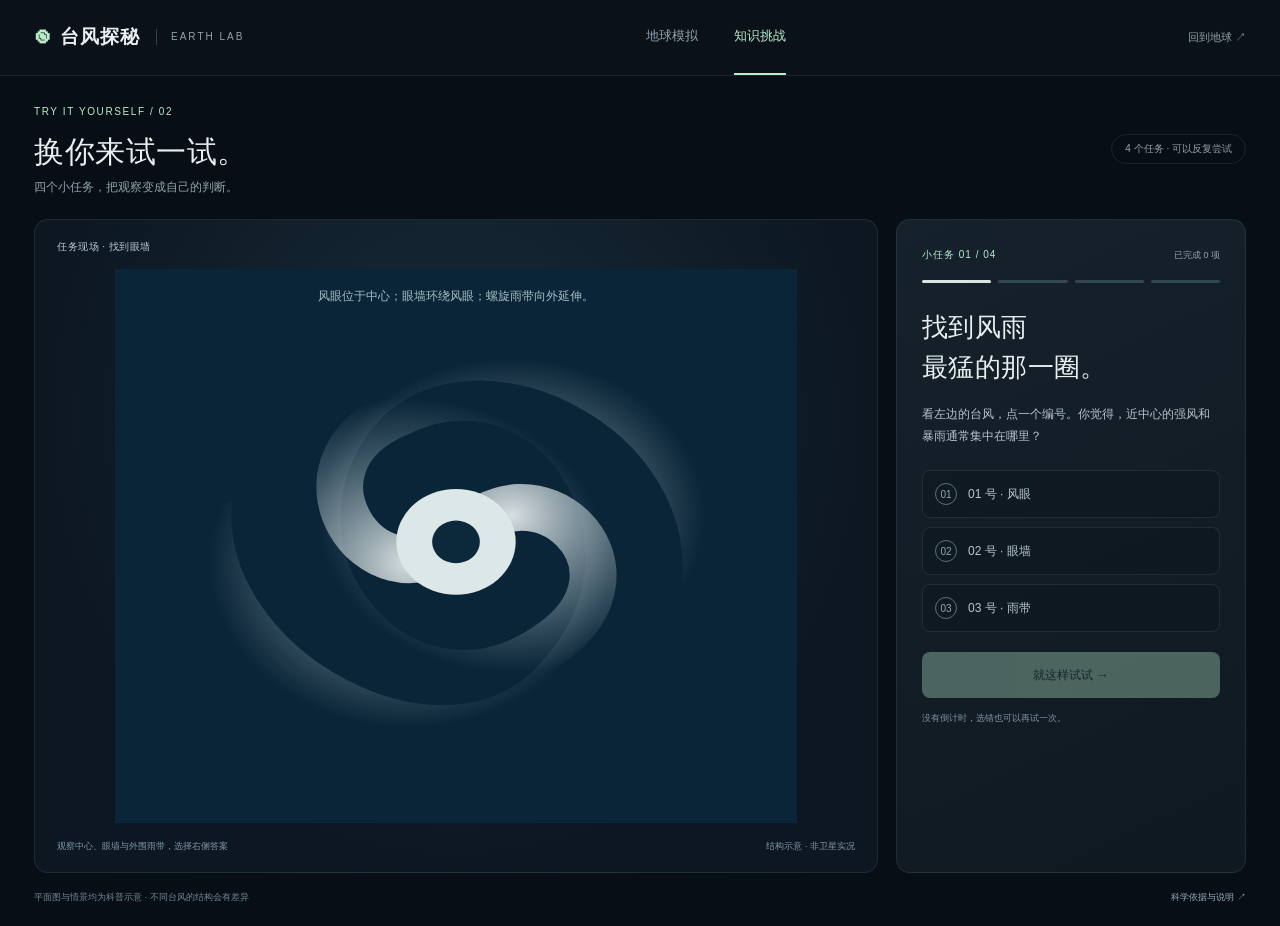
==== knowledge.html @ ab715c6e "Keep coastal advection running through thermal data gaps" ====
<!doctype html>
<html lang="zh-CN"><head><meta charset="utf-8"><meta name="viewport" content="width=device-width,initial-scale=1"><meta name="theme-color" content="#080e15"><title>台风探秘 · 知识挑战</title><link rel="stylesheet" href="learning.css?v=158150f5ac3e"></head>
<body>
<header><a class="brand" href="index.html"><span class="brand-mark">◉</span> 台风探秘 <small>EARTH LAB</small></a><nav aria-label="主导航"><a href="index.html">地球模拟</a><a href="#quiz" id="navQuiz">知识挑战</a></nav><a class="back-earth" href="index.html">回到地球 ↗</a></header>
<main>
<div class="page-heading"><div><span class="eyebrow" id="pageKicker">INSIDE THE STORM / 02</span><h1 id="pageTitle">换你来试一试。</h1><p id="pageSubtitle">四个小任务，把观察变成自己的判断。</p></div><span class="page-tag" id="pageTag">结构示意 · 北半球</span></div>
<div class="learning-layout">
<section class="visual-stage" aria-label="台风交互场景">
<div id="stormFallback" hidden><svg viewBox="0 0 800 650" role="img" aria-label="台风结构俯视示意"><defs><radialGradient id="cloudShade"><stop stop-color="#eef4f3"/><stop offset="1" stop-color="#91aeb8" stop-opacity="0"/></radialGradient></defs><rect width="800" height="650" fill="#0b2538"/><g fill="none" stroke="url(#cloudShade)" stroke-width="55" opacity=".9"><path d="M400 320 C490 210 640 350 510 440 C340 560 150 340 280 170 C410 10 730 160 690 390"/><path d="M400 320 C300 400 190 230 330 170 C510 80 670 320 520 480 C390 630 90 470 110 270"/></g><ellipse cx="400" cy="320" rx="70" ry="62" fill="#dbe8e7"/><ellipse cx="400" cy="320" rx="28" ry="25" fill="#0c293b"/></svg><p>风眼位于中心；眼墙环绕风眼；螺旋雨带向外延伸。</p></div>

<div id="mapScene" hidden><svg id="challengeMap" viewBox="0 0 800 620" role="img" aria-label="左右伸缩副高西端，观察台风能否继续向西推进"><defs><radialGradient id="mapSea"><stop stop-color="#163c50"/><stop offset="1" stop-color="#091c2a"/></radialGradient></defs><rect width="800" height="620" fill="url(#mapSea)"/><g id="mapGrid"></g><g id="mapLand"></g><rect id="targetArea" fill="#b8eccb0e" stroke="#b8eccb66" stroke-dasharray="4 7"/><g id="mapNames"></g><g id="mapSteering"></g><path id="challengeRoute" fill="none" stroke="#b8eccb" stroke-width="3" stroke-linecap="round"/><circle id="mapStart" r="5" fill="#e5f5e8"/><circle id="mapLandfall" r="7" fill="#b8eccb" stroke="#fff" stroke-width="1.5"/><g id="mapHigh" tabindex="0" role="button" aria-label="副高西端，可左右拖动或用左右方向键伸缩，脊线位置保持不变"><ellipse id="mapHighShape" cx="187" rx="187" ry="147" fill="#e8bd6810" stroke="#e8bd6870"/><ellipse id="mapHighInner" cx="187" rx="130" ry="103" fill="none" stroke="#e8bd6830"/><path id="mapAxis" d="M0 0H374" fill="none" stroke="#e8bd6860" stroke-dasharray="5 6"/><text id="mapHighCenter" x="187" y="-12" text-anchor="middle" fill="#e8c581" font-size="17">H 副高</text><rect x="-47" y="-28" width="94" height="56" rx="10" fill="#332b20" stroke="#e8bd68"/><text y="-2" text-anchor="middle" fill="#efd49d" font-size="16">↔ 副高西端</text><text y="17" text-anchor="middle" fill="#bbab8a" font-size="10">左右拖动</text></g></svg><div class="map-result" id="mapOutcome"></div></div>
<div id="homeScene" hidden><svg id="homeIllustration" viewBox="0 0 800 620" role="img" aria-label="室内避风情景：窗外风雨变化，人员应留在远离窗户的安全位置"><defs><linearGradient id="nightSky" x2="0" y2="1"><stop stop-color="#172c3c"/><stop offset="1" stop-color="#446473"/></linearGradient><pattern id="rainLines" width="38" height="45" patternUnits="userSpaceOnUse" patternTransform="rotate(22)"><path d="M7 0v20 M28 22v14" stroke="#c9dfe0" stroke-width="1.3" opacity=".4"/></pattern></defs><rect width="800" height="620" fill="#111d28"/><rect x="0" y="470" width="800" height="150" fill="#15232b"/><path d="M0 470H800" stroke="#41525a"/><g id="windowScene"><rect x="105" y="95" width="375" height="320" rx="6" fill="url(#nightSky)"/><path d="M105 339 L165 310 L210 322 L255 267 L290 300 L360 257 L405 299 L480 285 V415H105Z" fill="#1a3440"/><g id="rainOutside"><rect x="105" y="95" width="375" height="320" fill="url(#rainLines)"/></g><circle id="skyBreak" cx="345" cy="177" r="36" fill="#a7c0c6" opacity=".35"/><path d="M100 90H485V420H100Z M292 95V415 M105 255H480" fill="none" stroke="#5a727d" stroke-width="10"/><path d="M80 80V445 M505 80V445" stroke="#314653" stroke-width="18"/></g><g id="plantOutside" transform="translate(163 357)"><path d="M-14 0H20L14 28H-9Z" fill="#ae9670"/><path d="M3 0V-47 M3-25Q-29-54-22-22 M3-17Q30-42 28-14 M3-36Q20-62 24-40" stroke="#8cad90" stroke-width="4" fill="none"/></g><g id="safePerson" transform="translate(632 327)"><rect x="-53" y="55" width="135" height="99" rx="15" fill="#344d55"/><circle cx="0" cy="0" r="24" fill="#ccb99e"/><path d="M-30 75V41Q-29 21 0 23Q30 24 32 49V85" fill="#b2caba"/><path d="M-17 77L-23 131 M23 77L39 131" stroke="#83969b" stroke-width="18" stroke-linecap="round"/><path d="M-12 132H-37 M39 132H59" stroke="#bfcbc8" stroke-width="9" stroke-linecap="round"/></g><g id="readySupplies" hidden><rect x="500" y="477" width="157" height="16" rx="3" fill="#63746d"/><path d="M512 492V538 M644 492V538" stroke="#63746d" stroke-width="6"/><rect x="526" y="434" width="20" height="43" rx="5" fill="#91c7cc"/><rect x="532" y="428" width="8" height="8" fill="#bed9d9"/><path d="M571 464H602L610 474H571Z" fill="#e7cc8f"/><path d="M611 456L680 428V509L611 480Z" fill="#e7cc8f0e"/></g><g id="readyPlant" hidden transform="translate(714 421)"><path d="M-18 0H20L13 37H-10Z" fill="#ae9670"/><path d="M2 0V-70 M2-31Q-35-71-30-24 M2-28Q39-62 34-22 M2-46Q25-95 27-53" fill="none" stroke="#8cad90" stroke-width="5"/></g><g id="readyPhone" hidden><rect x="571" y="277" width="37" height="66" rx="6" fill="#1d343e" stroke="#8cb6ad" stroke-width="2"/><path d="M580 302l6 6 13-15" fill="none" stroke="#b8eccb" stroke-width="3"/><path d="M581 319H599" stroke="#8ba9ac"/></g></svg><div class="home-scene-label" id="homeCaption">风雨暂时减弱，危险就结束了吗？</div></div>
<div class="scene-topline"><span id="sceneName">台风结构平面示意</span></div>
<div class="scene-bottomline"><span id="sceneHint">观察平面示意，选择右侧答案</span><span id="sceneScale">结构示意 · 非卫星实况</span></div>
</section>
<aside class="lesson-panel challenge-panel" id="challengePanel" hidden><div id="taskPanel"><div class="mission-heading"><span class="eyebrow" id="missionIndex">小任务 01 / 04</span><span id="missionProgress">已完成 0 项</span></div><div class="mission-dots" id="missionDots" aria-label="挑战进度"></div><h2 id="missionTitle"></h2><p class="mission-intro" id="missionIntro"></p><div id="missionControls"></div><div id="feedback" class="feedback" role="status" hidden><div class="feedback-verdict"><span id="feedbackIcon" aria-hidden="true"></span><b id="feedbackVerdict"></b></div><strong id="feedbackTitle"></strong><p id="feedbackText"></p></div><button class="primary" id="checkTask">就这样试试 →</button><button class="primary" id="nextTask" hidden>下一个小任务 →</button><p class="mission-note">没有倒计时，选错也可以再试一次。</p></div><div id="completion" hidden><div class="completion-mark">✓</div><span class="eyebrow">4 个小任务，全部完成</span><h2>下次看台风，<br>你会多看懂一点。</h2><p>你已找到眼墙，也试过改变台风路径。面对风眼里的短暂平静，仍要留在安全地点。</p><ul><li>风眼较平静，眼墙更猛烈。</li><li>副高的位置能影响台风的走向。</li><li>风停了一会儿，不代表危险结束。</li><li>提前准备，关注官方预警与避险安排。</li></ul><button class="primary" id="restartChallenge">再玩一遍 ↺</button><a class="completion-earth" href="index.html">回到地球，继续摆副高 ↗</a></div></aside>
</div>
<footer><span>平面图与情景均为科普示意 · 不同台风的结构会有差异</span><a href="assets/LEARNING-SOURCES.md">科学依据与说明 ↗</a></footer>
</main>
<dialog id="answerResult" class="answer-result" aria-labelledby="answerVerdict" aria-describedby="answerTitle answerExplanation">
<button id="closeAnswer" class="answer-close" aria-label="关闭答题结果">×</button>
<div id="answerIcon" class="answer-icon" aria-hidden="true">✓</div>
<h2 id="answerVerdict">答对了！</h2>
<p id="answerTitle" class="answer-title"></p>
<p id="answerExplanation" class="answer-explanation"></p>
<button id="answerContinue" class="answer-continue">下一题 →</button>
</dialog>
<script src="assets/land.js"></script><script src="simulation.js?v=ce855babd0ff"></script><script src="learning-model.js"></script><script src="learning.js?v=d880bebcf883"></script>
</body></html>
---- learning.css ----
:root{color-scheme:dark;--bg:#080e15;--surface:#101b24;--line:#b0c8d21c;--text:#e8eff0;--muted:#91a3ae;--mint:#b8eccb;--gold:#e9c17d}*{box-sizing:border-box}body{margin:0;background:var(--bg);color:var(--text);font:13px/1.6 -apple-system,BlinkMacSystemFont,"PingFang SC","Microsoft YaHei",sans-serif;-webkit-font-smoothing:antialiased}a{color:inherit;text-decoration:none}button,input{font:inherit}button{cursor:pointer}button:disabled{cursor:default}button,a,input{-webkit-tap-highlight-color:transparent}:focus-visible{outline:2px solid var(--mint);outline-offset:4px}[hidden]{display:none!important}header{height:76px;border-bottom:1px solid var(--line);background:#0a1119;display:flex;align-items:center;justify-content:space-between;padding:0 34px}.brand{display:flex;gap:10px;align-items:center;font-size:19px;font-weight:600;letter-spacing:1px}.brand-mark{font-size:29px;color:var(--mint)}.brand small{border-left:1px solid #35414b;padding-left:14px;margin-left:6px;color:var(--muted);font-size:10px;font-weight:400;letter-spacing:2px}nav{display:flex;gap:36px;height:100%;color:var(--muted)}nav a{display:flex;align-items:center;border-bottom:2px solid transparent}nav a[aria-current=page]{color:var(--mint);border-color:var(--mint)}nav a:hover,.back-earth:hover{color:#eaf8ef}.back-earth{font-size:11px;color:var(--muted)}main{max-width:1680px;margin:auto;padding:25px 34px 0}.page-heading{display:flex;align-items:center;justify-content:space-between;margin-bottom:22px}.eyebrow{font-size:10px;letter-spacing:1.6px;color:var(--mint)}h1{font-size:30px;font-weight:450;line-height:1.5;letter-spacing:.5px;margin:7px 0 4px}.page-heading p{font-size:12px;color:var(--muted);margin:0}.page-tag{font-size:10px;border:1px solid var(--line);color:var(--muted);border-radius:20px;padding:6px 13px}.learning-layout{display:grid;grid-template-columns:minmax(0,1fr)350px;gap:18px;height:calc(100dvh - 246px);min-height:620px;max-height:950px}.visual-stage{position:relative;isolation:isolate;overflow:hidden;border:1px solid var(--line);border-radius:14px;background:radial-gradient(ellipse at 50% 30%,#182c39,#0c1721 70%);min-width:0}#stormScene{position:absolute;inset:0;touch-action:none;cursor:grab}#stormScene:active{cursor:grabbing}#stormScene canvas{display:block;width:100%;height:100%}#stormFallback{position:absolute;inset:0}#stormFallback svg{width:100%;height:100%;object-fit:contain}#stormFallback p{position:absolute;left:20px;right:20px;top:55px;text-align:center;font-size:10px;color:#c6d8df}#sceneLabels{position:absolute;inset:0;pointer-events:none;z-index:2}.part-hotspot{position:absolute;transform:translate(-50%,-50%);pointer-events:auto;display:flex;gap:8px;align-items:center;background:#10212be6;border:1px solid #9ac7bf55;border-radius:25px;padding:5px 10px 5px 5px;color:#dbece9;white-space:nowrap;box-shadow:0 3px 18px #0005;font-size:10px}.part-hotspot b{font-size:10px;font-weight:500;width:22px;height:22px;border-radius:50%;display:grid;place-items:center;background:#c8e5dc15;color:#c6e8d7}.part-hotspot[aria-pressed=true]{color:var(--mint);border-color:var(--mint)}.part-hotspot[aria-pressed=true] b{background:var(--mint);color:#18362a}.part-hotspot.quiz-hotspot{border-color:#d1e5e466;padding:4px}.part-hotspot.quiz-hotspot b{background:#162b35;color:white;width:30px;height:30px;font-size:12px}.part-hotspot.quiz-hotspot span{display:none}.part-hotspot.quiz-hotspot[aria-pressed=true] b{background:var(--mint);color:#18362a}.scene-topline{position:absolute;top:19px;left:22px;right:22px;display:flex;align-items:center;justify-content:space-between;font-size:10px;letter-spacing:.5px;pointer-events:none;color:#b9ccd4;z-index:3}.scene-topline>button{pointer-events:auto;background:#0b192480;border:1px solid var(--line);border-radius:5px;padding:6px 10px;color:#a6bcc7;font-size:10px}.scene-toolbar{position:absolute;bottom:60px;left:50%;transform:translateX(-50%);display:flex;align-items:center;gap:4px;padding:5px;border:1px solid #c0d9df26;background:#0c1a25db;border-radius:9px;backdrop-filter:blur(15px);white-space:nowrap;z-index:3}.scene-toolbar button{background:none;border:0;color:#9db3bf;font-size:11px;padding:9px 14px;border-radius:5px}.scene-toolbar button[aria-pressed=true]{background:#b8eccb18;color:var(--mint)}.scene-toolbar>span{height:17px;width:1px;background:var(--line);margin:0 3px}.scene-bottomline{position:absolute;bottom:19px;left:22px;right:22px;display:flex;justify-content:space-between;gap:10px;color:#7f99a8;font-size:9px;z-index:3;pointer-events:none}.lesson-panel{background:linear-gradient(155deg,#15212b,#0f1922);border:1px solid var(--line);border-radius:14px;padding:27px 25px;overflow:auto;scrollbar-width:thin;scrollbar-color:#3a5660 transparent}.lesson-panel>.eyebrow{letter-spacing:.5px;color:var(--muted)}.part-tabs{display:grid;grid-template-columns:1fr 1fr;gap:8px;margin:20px 0 29px}.part-tabs button{display:flex;align-items:center;gap:8px;color:#a8bec8;background:#b8eccb04;border:1px solid var(--line);border-radius:7px;padding:10px;font-size:11px;min-height:43px;text-align:left}.part-tabs button span{font-size:9px;color:#6e929a}.part-tabs button[aria-selected=true]{color:var(--mint);border-color:#b8eccb55;background:#b8eccb0b}.part-tabs button[aria-selected=true] span{color:var(--mint)}.part-number{font-size:10px;color:#6f929b;letter-spacing:2px}.lesson-panel h2{font-size:26px;line-height:1.55;font-weight:450;letter-spacing:.4px;margin:11px 0 15px}.lesson-panel article>p{color:#b3c4cc;font-size:12px;line-height:1.95;margin:0}.observation{border-bottom:1px solid var(--line);padding:24px 0;display:flex;justify-content:space-between;align-items:center;gap:10px;color:var(--mint);font-size:11px}.wind-indicator{display:flex;gap:4px;height:23px;align-items:flex-end}.wind-indicator i{height:6px;width:5px;border-radius:2px;background:#445c66}.wind-indicator i:nth-child(2){height:10px}.wind-indicator i:nth-child(3){height:14px}.wind-indicator i:nth-child(4){height:18px}.wind-indicator i:nth-child(5){height:22px}.wind-indicator i.on{background:var(--mint)}.one-thing{margin-top:22px}.one-thing>span{font-size:10px;color:#7f9aa6;letter-spacing:1px}.one-thing p{font-size:13px;color:#d3e3e4;line-height:1.9;margin:10px 0}.text-action{background:none;border:0;padding:12px 0 0;color:var(--mint);font-size:11px;text-align:left}.lesson-footer{border-top:1px solid var(--line);margin-top:30px;padding-top:19px;display:flex;flex-direction:column;gap:7px}.lesson-footer span{color:#839da8;font-size:10px}.lesson-footer a{color:var(--mint);font-size:12px}.mission-heading{display:flex;justify-content:space-between;align-items:center;gap:7px}.mission-heading .eyebrow{letter-spacing:1px;font-size:10px}.mission-heading>span:last-child{font-size:9px;color:var(--muted)}.mission-dots{display:flex;gap:7px;margin:17px 0 24px}.mission-dot{height:3px;flex:1;background:#314751;border-radius:2px}.mission-dot.current{background:#d4e6df}.mission-dot.done{background:var(--mint)}.mission-intro{color:#b3c4cc;font-size:12px;line-height:1.9;margin:0 0 22px}.choice-list{display:grid;gap:9px;margin:0 0 20px}.choice{display:flex;align-items:center;gap:11px;min-height:48px;width:100%;background:#07131a50;border:1px solid var(--line);color:#b7cad1;text-align:left;padding:12px;border-radius:8px;font-size:12px;line-height:1.7}.choice>i{font-size:10px;font-style:normal;border:1px solid #58717c;border-radius:50%;width:22px;height:22px;display:grid;place-items:center;flex:none;color:#8ea9b4}.choice.selected{background:#b8eccb0d;color:#d1eddd;border-color:#b8eccb88}.choice.selected>i{background:var(--mint);color:#163326;border-color:var(--mint)}.choice:hover:not(:disabled){border-color:#c8e8de77}.choice:disabled{opacity:.68}.choice.selected:disabled{opacity:1}.feedback{padding:15px;border:1px solid #b8eccb44;border-radius:8px;background:#b8eccb08;margin-bottom:18px}.feedback strong{font-weight:500;color:var(--mint);font-size:13px}.feedback p{font-size:11px;line-height:1.85;color:#bbd0d3;margin:7px 0 0}.feedback.retry{background:#e9c17d08;border-color:#e9c17d44}.feedback.retry strong{color:var(--gold)}.primary{display:block;width:100%;background:var(--mint);color:#18392c;border:0;border-radius:8px;font-weight:550;font-size:12px;min-height:46px;padding:12px 14px;text-align:center}.primary:disabled{opacity:.35}.mission-note{font-size:9px;color:#7f98a4;margin:13px 0 0}.inline-help{font-size:10px;color:#84a39b;line-height:1.8;padding:10px 12px;border-radius:6px;background:#b8eccb08;margin:12px 0 18px}.map-nudges{display:grid;grid-template-columns:1fr 1fr;gap:7px;margin-bottom:10px}.map-nudges button{border:1px solid #e9c17d40;border-radius:5px;background:#e9c17d09;color:#ddc799;font-size:11px;min-height:38px}.map-samples{display:flex;gap:7px;margin:12px 0 18px}.map-samples button{flex:1;min-height:35px;border:1px solid var(--line);border-radius:5px;background:none;color:#a2b9c4;font-size:10px}.map-samples button[aria-pressed=true]{border-color:#e9c17d88;color:var(--gold)}.selection-count{font-size:10px;color:#9bc5ae;margin:-7px 0 13px}.completion-mark{width:52px;height:52px;display:grid;place-items:center;border:1px solid #b8eccb55;background:#b8eccb0e;color:var(--mint);border-radius:50%;font-size:25px;margin:4px 0 25px}#completion>.eyebrow{font-size:9px;letter-spacing:.5px}#completion p{font-size:12px;line-height:1.95;color:#b1c6cc}#completion ul{list-style:none;padding:0;margin:23px 0 27px;color:#a4c2bd;font-size:11px}#completion li{padding:8px 0;border-bottom:1px solid var(--line)}#completion li:before{content:'✓';color:var(--mint);margin-right:9px}.completion-earth{display:block;text-align:center;margin-top:16px;font-size:11px;color:var(--mint)}#mapScene,#homeScene{position:absolute;inset:0}#challengeMap,#homeIllustration{display:block;width:100%;height:100%}#mapHigh{cursor:grab;touch-action:none;outline:none}#mapHigh:focus-visible>rect{stroke:white;stroke-width:3}#mapHigh.dragging{cursor:grabbing}.map-result,.home-scene-label{position:absolute;bottom:77px;left:50%;transform:translateX(-50%);padding:8px 15px;border-radius:6px;color:#cce6df;background:#091823d9;border:1px solid #abc9cf26;font-size:11px;white-space:nowrap}.home-scene-label{color:#b7ccd4;max-width:90%;white-space:normal;text-align:center}#rainOutside{animation:rainMove 2.4s linear infinite}@keyframes rainMove{50%{opacity:.4}100%{opacity:1}}#skyBreak{animation:skyBreathe 7s ease-in-out infinite}@keyframes skyBreathe{50%{opacity:.62}}body[data-scene=home] .scene-toolbar,body[data-scene=map] .scene-toolbar{display:none}body[data-scene=home] #motionToggle,body[data-scene=map] #motionToggle{visibility:hidden}footer{display:flex;justify-content:space-between;gap:12px;font-size:9px;color:#6f8896;padding:17px 0 22px}footer a{color:#96b2bf}
@media(min-width:1450px){.learning-layout{grid-template-columns:minmax(0,1fr)380px}.lesson-panel{padding:31px}.lesson-panel h2{font-size:29px}}@media(max-width:1000px){header{padding:0 22px}.brand small{display:none}nav{gap:24px}main{padding:23px 22px 0}.learning-layout{grid-template-columns:minmax(0,1fr)310px;gap:12px}.lesson-panel{padding:23px 20px}.lesson-panel h2{font-size:23px}.scene-toolbar button{padding:8px 9px;font-size:10px}.scene-bottomline>span:last-child{display:none}.back-earth{display:none}.part-hotspot{font-size:9px}}
@media(max-width:740px){header{height:64px;padding:0 17px}.brand{font-size:15px;gap:7px}.brand-mark{font-size:23px}nav{gap:15px;font-size:10px}main{padding:21px 16px 0}.page-heading{margin-bottom:18px}.page-heading h1{font-size:27px}.page-heading p{font-size:11px;max-width:290px}.page-tag{display:none}.learning-layout{grid-template-columns:1fr;height:auto;max-height:none;gap:14px;min-height:0}.visual-stage{height:480px}.lesson-panel{overflow:visible;padding:23px}.part-tabs{grid-template-columns:repeat(4,1fr);gap:6px;margin:19px 0 22px}.part-tabs button{font-size:10px;justify-content:center;flex-direction:column;gap:3px;padding:8px 4px;min-height:55px}.part-tabs button span{font-size:8px}.lesson-panel h2{font-size:27px}.lesson-panel article>p,.mission-intro{font-size:13px}.observation{padding:19px 0}.lesson-footer{flex-direction:row;justify-content:space-between;align-items:center}.scene-topline{left:16px;right:16px;top:15px;font-size:9px}.scene-bottomline{left:16px;right:16px;bottom:15px;font-size:8px}.scene-toolbar{bottom:48px;padding:4px}.scene-toolbar button{padding:9px 10px}.scene-toolbar>span{margin:0}.part-hotspot{gap:5px;padding:4px 7px 4px 4px;font-size:8px}.part-hotspot b{width:19px;height:19px;font-size:9px}.part-hotspot.quiz-hotspot b{width:27px;height:27px;font-size:11px}.map-result,.home-scene-label{bottom:53px;font-size:10px}.choice{min-height:54px;font-size:13px}.primary{min-height:48px;font-size:13px}.mission-note{font-size:10px}.feedback p{font-size:12px}.mission-heading>span:last-child{font-size:10px}footer{font-size:8px;line-height:1.8}footer>span{max-width:230px}}
@media(prefers-reduced-motion:reduce){*,*::before,*::after{animation:none!important;transition:none!important;scroll-behavior:auto!important}}

#sceneLabels>svg{position:absolute;inset:0;width:100%;height:100%;pointer-events:none;overflow:visible}.scene-toolbar button:disabled{opacity:.3;cursor:default}

/* The challenge uses a flat diagram, without a 3D anatomy page. */
#stormFallback{display:flex;flex-direction:column;align-items:center;justify-content:center;width:100%;height:100%}#stormFallback[hidden]{display:none}#stormFallback svg{width:100%;max-height:85%;flex:1;min-height:0}#stormFallback p{font-size:12px;color:#a5bdc6;padding:0 22px;text-align:center}

/* Submission feedback stays visible until the learner chooses what to do next. */
.feedback{border:2px solid #49e79b;background:#123d2e;padding:18px;box-shadow:0 0 24px #39db8620}
.feedback-verdict{display:flex;align-items:center;gap:10px;margin-bottom:12px;color:#82ffbc}
.feedback-verdict span{display:grid;place-items:center;width:38px;height:38px;border-radius:50%;background:#51efa4;color:#082b1a;font-size:26px;font-weight:700}
.feedback-verdict b{font-size:22px;line-height:1.3}.feedback strong{font-size:14px;color:#e3fff0}.feedback p{color:#d2e9de;font-size:12px}
.feedback.retry{border-color:#ff777f;background:#491d28;box-shadow:0 0 24px #ff546420}.feedback.retry .feedback-verdict{color:#ffb1b5}.feedback.retry .feedback-verdict span{background:#ff7c85;color:#3c0c15}.feedback.retry strong{color:#ffe4e7}.feedback.retry p{color:#f2d7dc}
.answer-result{--result-accent:#47eda0;--result-ink:#08291b;box-sizing:border-box;width:min(460px,calc(100vw - 32px));max-height:calc(100dvh - 32px);overflow:auto;padding:38px 32px 28px;border:2px solid var(--result-accent);border-radius:22px;background:#10291f;color:#effff6;text-align:center;box-shadow:0 24px 100px #0009,0 0 48px #47eda025}
.answer-result::backdrop{background:#02070dcc;backdrop-filter:blur(7px)}
.answer-result.incorrect{--result-accent:#ff818b;--result-ink:#390d16;background:#321a23;box-shadow:0 24px 100px #0009,0 0 48px #ff818b25}
.answer-close{position:absolute;right:12px;top:8px;border:0;background:none;color:#d6e3df;font-size:28px;width:40px;height:40px;cursor:pointer}
.answer-icon{display:grid;place-items:center;margin:0 auto 18px;width:100px;height:100px;border-radius:50%;background:var(--result-accent);color:var(--result-ink);font-size:68px;font-weight:750;box-shadow:0 0 0 12px color-mix(in srgb,var(--result-accent) 12%,transparent)}
.answer-result h2{font-size:38px;line-height:1.3;margin:22px 0 12px;color:var(--result-accent);letter-spacing:2px}.answer-title{font-size:19px;font-weight:550;line-height:1.7;margin:0 0 12px}.answer-explanation{font-size:14px;line-height:1.9;color:#d1dfdb;margin:0 0 26px}.incorrect .answer-explanation{color:#ecd3d9}
.answer-continue{display:block;width:100%;min-height:50px;border:0;border-radius:10px;background:var(--result-accent);color:var(--result-ink);font-size:16px;font-weight:700;cursor:pointer}.answer-result button:focus-visible{outline:3px solid #fff;outline-offset:4px}
.answer-result[open]{animation:answer-arrive .22s ease-out}@keyframes answer-arrive{from{opacity:0;transform:translateY(16px) scale(.95)}to{opacity:1;transform:translateY(0) scale(1)}}
@media(prefers-reduced-motion:reduce){.answer-result[open]{animation:none}}
@media(max-width:480px){.answer-result{padding:32px 22px 22px}.answer-icon{width:86px;height:86px;font-size:58px}.answer-result h2{font-size:32px}.answer-title{font-size:17px}}
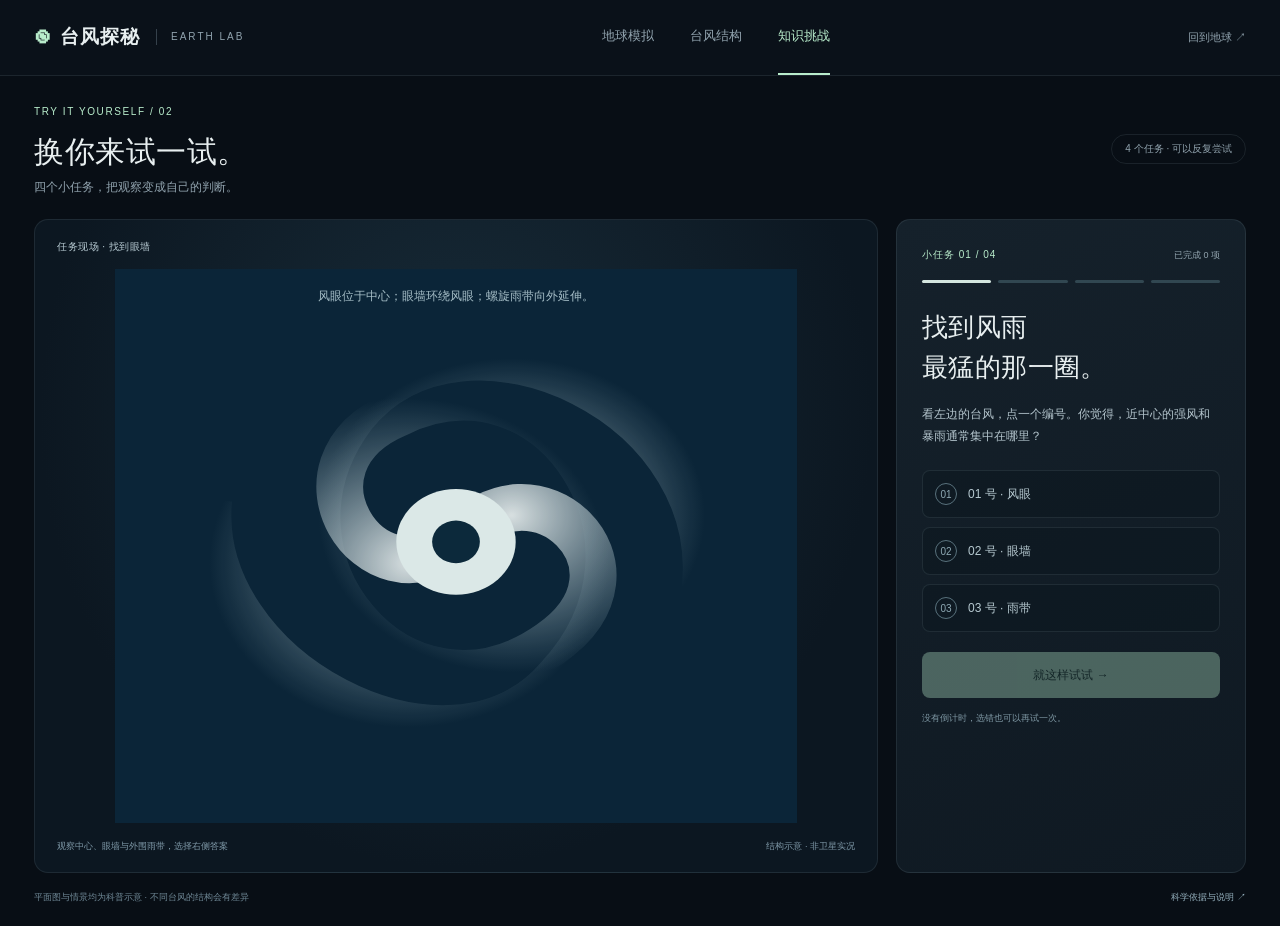
==== commit 70d3529b: "Restore typhoon structure with orbit and cutaway views" ====
--- a/knowledge.html
+++ b/knowledge.html
@@ -1,7 +1,7 @@
 <!doctype html>
 <html lang="zh-CN"><head><meta charset="utf-8"><meta name="viewport" content="width=device-width,initial-scale=1"><meta name="theme-color" content="#080e15"><title>台风探秘 · 知识挑战</title><link rel="stylesheet" href="learning.css?v=158150f5ac3e"></head>
 <body>
-<header><a class="brand" href="index.html"><span class="brand-mark">◉</span> 台风探秘 <small>EARTH LAB</small></a><nav aria-label="主导航"><a href="index.html">地球模拟</a><a href="#quiz" id="navQuiz">知识挑战</a></nav><a class="back-earth" href="index.html">回到地球 ↗</a></header>
+<header><a class="brand" href="index.html"><span class="brand-mark">◉</span> 台风探秘 <small>EARTH LAB</small></a><nav aria-label="主导航"><a href="index.html">地球模拟</a><a href="structure.html">台风结构</a><a href="#quiz" id="navQuiz">知识挑战</a></nav><a class="back-earth" href="index.html">回到地球 ↗</a></header>
 <main>
 <div class="page-heading"><div><span class="eyebrow" id="pageKicker">INSIDE THE STORM / 02</span><h1 id="pageTitle">换你来试一试。</h1><p id="pageSubtitle">四个小任务，把观察变成自己的判断。</p></div><span class="page-tag" id="pageTag">结构示意 · 北半球</span></div>
 <div class="learning-layout">
@@ -25,5 +25,5 @@
 <p id="answerExplanation" class="answer-explanation"></p>
 <button id="answerContinue" class="answer-continue">下一题 →</button>
 </dialog>
-<script src="assets/land.js"></script><script src="simulation.js?v=ce855babd0ff"></script><script src="learning-model.js"></script><script src="learning.js?v=d880bebcf883"></script>
+<script src="assets/land.js"></script><script src="simulation.js?v=a22ae96e9d0f"></script><script src="learning-model.js?v=067a26fc507b"></script><script src="learning.js?v=d880bebcf883"></script>
 </body></html>
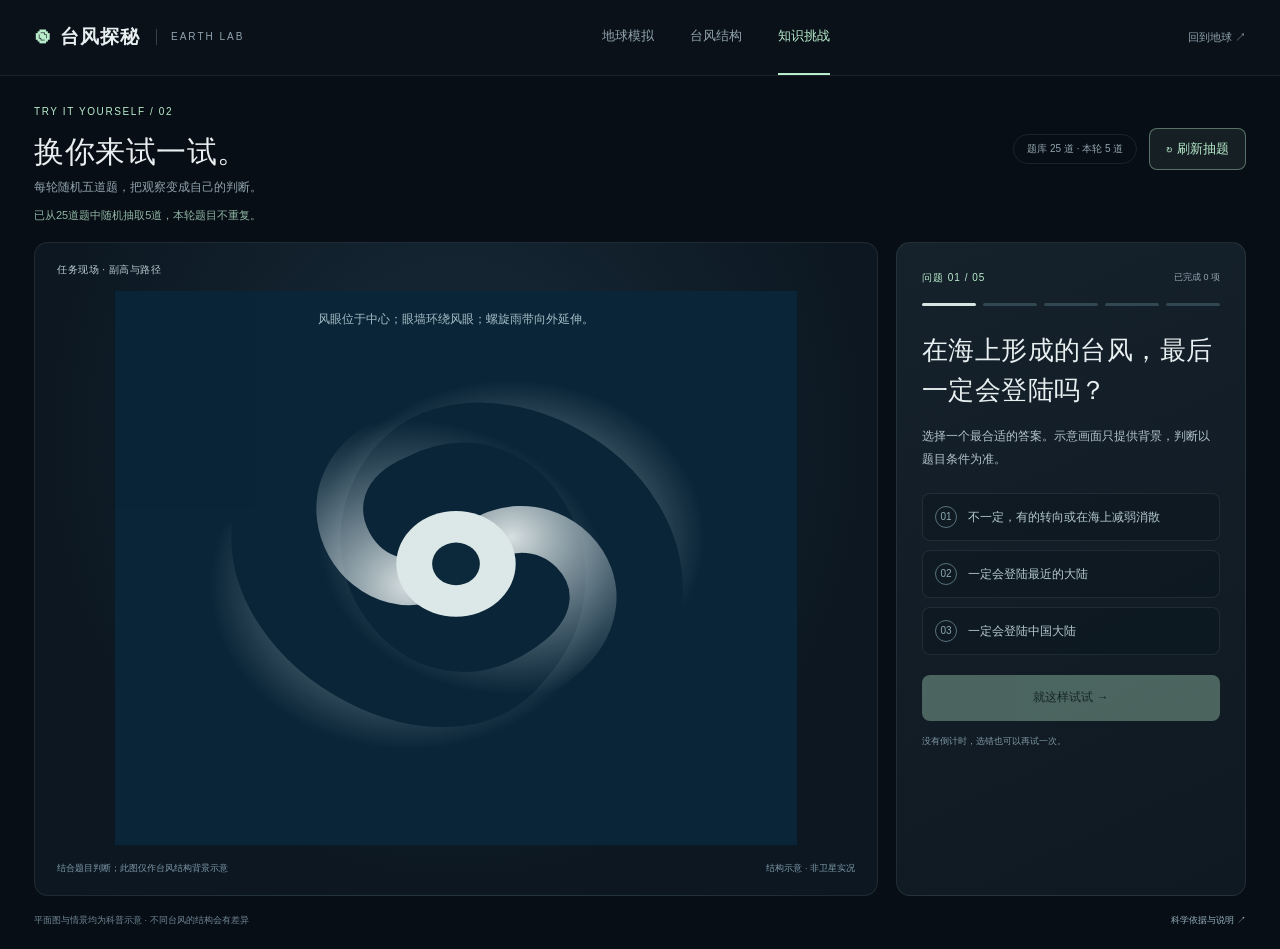
==== commit dd7ecba3: "Expand quiz to 25 questions and draw five on refresh" ====
--- a/knowledge.html
+++ b/knowledge.html
@@ -1,10 +1,10 @@
 <!doctype html>
-<html lang="zh-CN"><head><meta charset="utf-8"><meta name="viewport" content="width=device-width,initial-scale=1"><meta name="theme-color" content="#080e15"><title>台风探秘 · 知识挑战</title><link rel="stylesheet" href="learning.css?v=158150f5ac3e"></head>
+<html lang="zh-CN"><head><meta charset="utf-8"><meta name="viewport" content="width=device-width,initial-scale=1"><meta name="theme-color" content="#080e15"><title>台风探秘 · 知识挑战</title><link rel="stylesheet" href="learning.css?v=8f54bd8d87c7"></head>
 <body>
 <header><a class="brand" href="index.html"><span class="brand-mark">◉</span> 台风探秘 <small>EARTH LAB</small></a><nav aria-label="主导航"><a href="index.html">地球模拟</a><a href="structure.html">台风结构</a><a href="#quiz" id="navQuiz">知识挑战</a></nav><a class="back-earth" href="index.html">回到地球 ↗</a></header>
 <main>
-<div class="page-heading"><div><span class="eyebrow" id="pageKicker">INSIDE THE STORM / 02</span><h1 id="pageTitle">换你来试一试。</h1><p id="pageSubtitle">四个小任务，把观察变成自己的判断。</p></div><span class="page-tag" id="pageTag">结构示意 · 北半球</span></div>
-<div class="learning-layout">
+<div class="page-heading"><div><span class="eyebrow" id="pageKicker">INSIDE THE STORM / 02</span><h1 id="pageTitle">换你来试一试。</h1><p id="pageSubtitle">每轮随机五道题，把观察变成自己的判断。</p></div><div class="quiz-actions"><span class="page-tag" id="pageTag">题库 25 道 · 本轮 5 道</span><button id="refreshQuestions" class="refresh-questions" title="重新随机抽取5道题并清空本轮进度">↻ 刷新抽题</button></div></div>
+<p id="drawStatus" class="draw-status" role="status" aria-live="polite">已从25道题中随机抽取5道，本轮题目不重复。</p><div class="learning-layout">
 <section class="visual-stage" aria-label="台风交互场景">
 <div id="stormFallback" hidden><svg viewBox="0 0 800 650" role="img" aria-label="台风结构俯视示意"><defs><radialGradient id="cloudShade"><stop stop-color="#eef4f3"/><stop offset="1" stop-color="#91aeb8" stop-opacity="0"/></radialGradient></defs><rect width="800" height="650" fill="#0b2538"/><g fill="none" stroke="url(#cloudShade)" stroke-width="55" opacity=".9"><path d="M400 320 C490 210 640 350 510 440 C340 560 150 340 280 170 C410 10 730 160 690 390"/><path d="M400 320 C300 400 190 230 330 170 C510 80 670 320 520 480 C390 630 90 470 110 270"/></g><ellipse cx="400" cy="320" rx="70" ry="62" fill="#dbe8e7"/><ellipse cx="400" cy="320" rx="28" ry="25" fill="#0c293b"/></svg><p>风眼位于中心；眼墙环绕风眼；螺旋雨带向外延伸。</p></div>
 
@@ -13,7 +13,7 @@
 <div class="scene-topline"><span id="sceneName">台风结构平面示意</span></div>
 <div class="scene-bottomline"><span id="sceneHint">观察平面示意，选择右侧答案</span><span id="sceneScale">结构示意 · 非卫星实况</span></div>
 </section>
-<aside class="lesson-panel challenge-panel" id="challengePanel" hidden><div id="taskPanel"><div class="mission-heading"><span class="eyebrow" id="missionIndex">小任务 01 / 04</span><span id="missionProgress">已完成 0 项</span></div><div class="mission-dots" id="missionDots" aria-label="挑战进度"></div><h2 id="missionTitle"></h2><p class="mission-intro" id="missionIntro"></p><div id="missionControls"></div><div id="feedback" class="feedback" role="status" hidden><div class="feedback-verdict"><span id="feedbackIcon" aria-hidden="true"></span><b id="feedbackVerdict"></b></div><strong id="feedbackTitle"></strong><p id="feedbackText"></p></div><button class="primary" id="checkTask">就这样试试 →</button><button class="primary" id="nextTask" hidden>下一个小任务 →</button><p class="mission-note">没有倒计时，选错也可以再试一次。</p></div><div id="completion" hidden><div class="completion-mark">✓</div><span class="eyebrow">4 个小任务，全部完成</span><h2>下次看台风，<br>你会多看懂一点。</h2><p>你已找到眼墙，也试过改变台风路径。面对风眼里的短暂平静，仍要留在安全地点。</p><ul><li>风眼较平静，眼墙更猛烈。</li><li>副高的位置能影响台风的走向。</li><li>风停了一会儿，不代表危险结束。</li><li>提前准备，关注官方预警与避险安排。</li></ul><button class="primary" id="restartChallenge">再玩一遍 ↺</button><a class="completion-earth" href="index.html">回到地球，继续摆副高 ↗</a></div></aside>
+<aside class="lesson-panel challenge-panel" id="challengePanel" hidden><div id="taskPanel"><div class="mission-heading"><span class="eyebrow" id="missionIndex">问题 01 / 05</span><span id="missionProgress">已完成 0 项</span></div><div class="mission-dots" id="missionDots" aria-label="挑战进度"></div><h2 id="missionTitle"></h2><p class="mission-intro" id="missionIntro"></p><div id="missionControls"></div><div id="feedback" class="feedback" role="status" hidden><div class="feedback-verdict"><span id="feedbackIcon" aria-hidden="true"></span><b id="feedbackVerdict"></b></div><strong id="feedbackTitle"></strong><p id="feedbackText"></p></div><button class="primary" id="checkTask">就这样试试 →</button><button class="primary" id="nextTask" hidden>下一个小任务 →</button><p class="mission-note">没有倒计时，选错也可以再试一次。</p></div><div id="completion" hidden><div class="completion-mark">✓</div><span class="eyebrow" id="completionSummary">5 道随机题，全部完成</span><h2>下次看台风，<br>你会多看懂一点。</h2><p>这轮的五道题都答对了。回顾下面的知识点，也可以刷新再抽五道题。</p><ul id="completionTakeaways"></ul><button class="primary" id="restartChallenge">重新随机抽5题 ↻</button><a class="completion-earth" href="index.html">回到地球，继续摆副高 ↗</a></div></aside>
 </div>
 <footer><span>平面图与情景均为科普示意 · 不同台风的结构会有差异</span><a href="assets/LEARNING-SOURCES.md">科学依据与说明 ↗</a></footer>
 </main>
@@ -25,5 +25,5 @@
 <p id="answerExplanation" class="answer-explanation"></p>
 <button id="answerContinue" class="answer-continue">下一题 →</button>
 </dialog>
-<script src="assets/land.js"></script><script src="simulation.js?v=a22ae96e9d0f"></script><script src="learning-model.js?v=067a26fc507b"></script><script src="learning.js?v=d880bebcf883"></script>
+<script src="assets/land.js"></script><script src="simulation.js?v=f505d6bfb1bf"></script><script src="learning-model.js?v=f041fbb96e79"></script><script src="learning.js?v=b4814d9742a9"></script>
 </body></html>
--- a/learning.css
+++ b/learning.css
@@ -24,3 +24,5 @@
 .answer-result[open]{animation:answer-arrive .22s ease-out}@keyframes answer-arrive{from{opacity:0;transform:translateY(16px) scale(.95)}to{opacity:1;transform:translateY(0) scale(1)}}
 @media(prefers-reduced-motion:reduce){.answer-result[open]{animation:none}}
 @media(max-width:480px){.answer-result{padding:32px 22px 22px}.answer-icon{width:86px;height:86px;font-size:58px}.answer-result h2{font-size:32px}.answer-title{font-size:17px}}
+
+.quiz-actions{display:flex;align-items:center;gap:12px;flex-wrap:wrap}.refresh-questions{border:1px solid #b8eccb66;background:#b8eccb15;color:var(--mint);border-radius:8px;padding:10px 16px;font:inherit;cursor:pointer;white-space:nowrap}.refresh-questions:hover{background:#b8eccb28}.draw-status{font-size:11px;color:#91b7a5;margin:-12px 0 17px;min-height:16px}@media(max-width:740px){.page-heading{align-items:flex-start;gap:10px}.refresh-questions{font-size:11px;padding:9px 10px}.draw-status{font-size:10px;margin-top:0}}
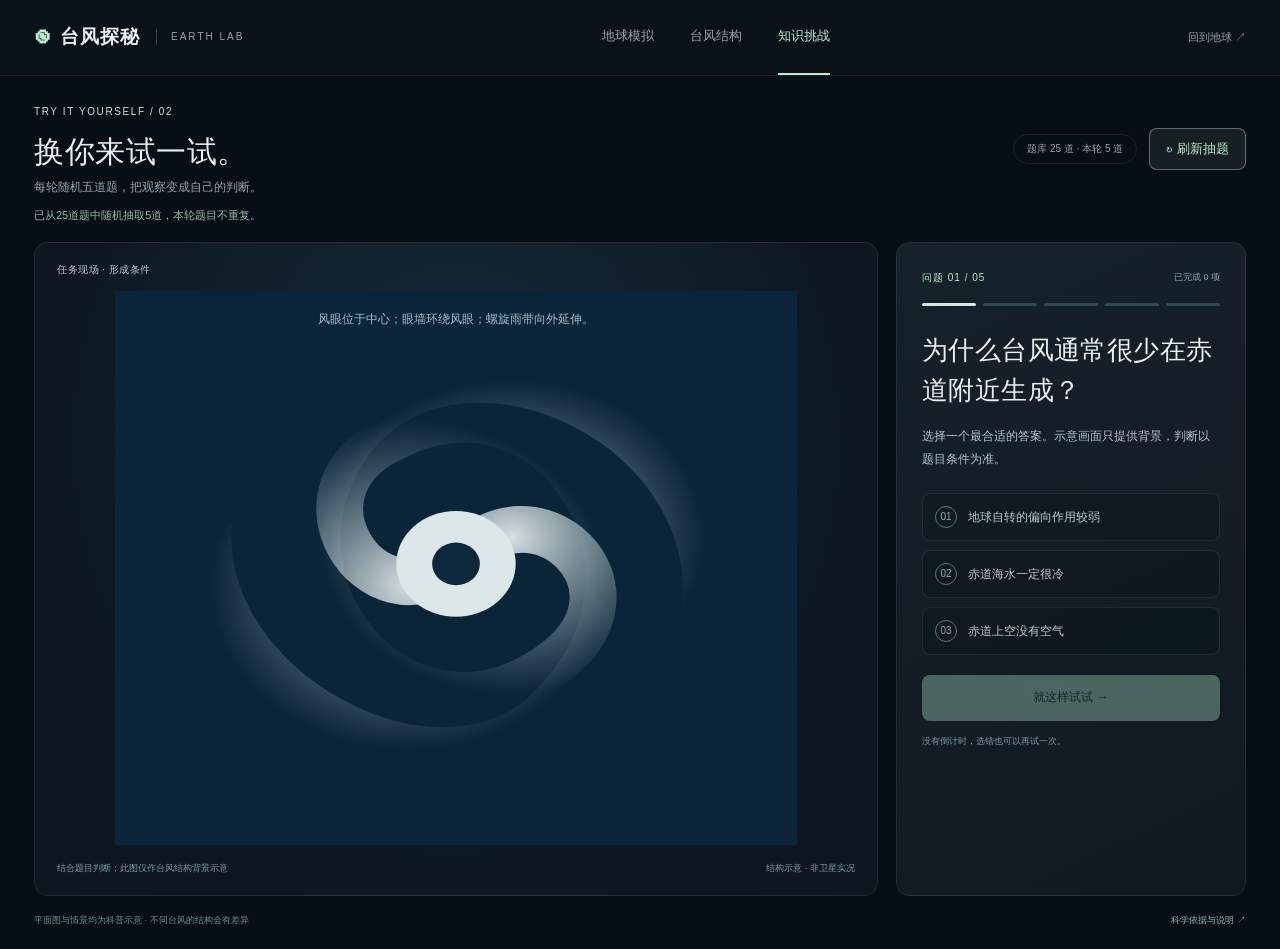
==== commit 6bfe623d: "Distinguish eyewall wind maxima from rainband rainfall extremes" ====
--- a/knowledge.html
+++ b/knowledge.html
@@ -25,5 +25,5 @@
 <p id="answerExplanation" class="answer-explanation"></p>
 <button id="answerContinue" class="answer-continue">下一题 →</button>
 </dialog>
-<script src="assets/land.js"></script><script src="simulation.js?v=f505d6bfb1bf"></script><script src="learning-model.js?v=f041fbb96e79"></script><script src="learning.js?v=b4814d9742a9"></script>
+<script src="assets/land.js"></script><script src="simulation.js?v=f505d6bfb1bf"></script><script src="learning-model.js?v=c36fbbeef804"></script><script src="learning.js?v=b4814d9742a9"></script>
 </body></html>
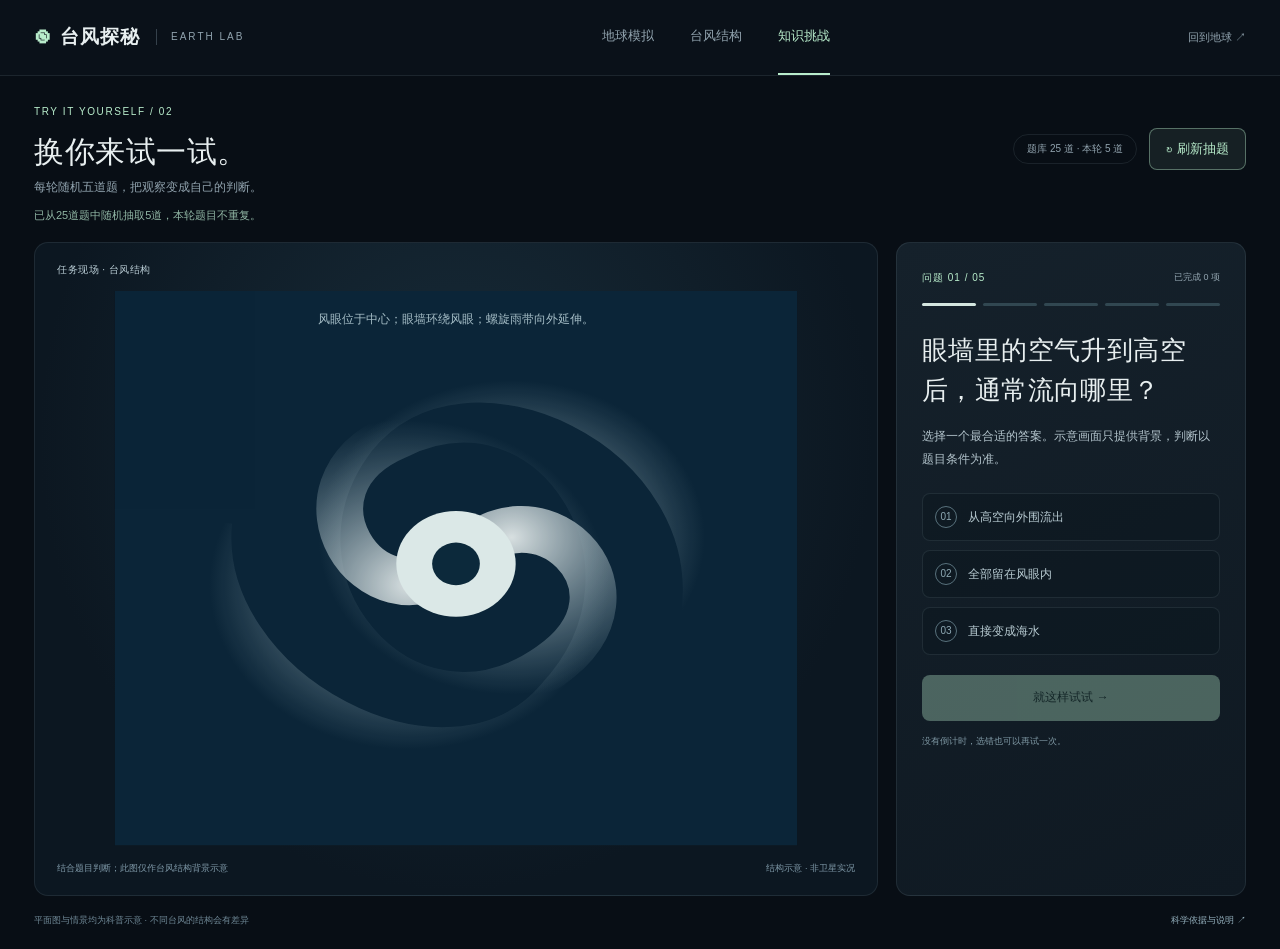
==== commit c784b3ab: "Rebuild interactive cyclone anatomy with tall clouds and real cross sections" ====
--- a/knowledge.html
+++ b/knowledge.html
@@ -1,5 +1,5 @@
 <!doctype html>
-<html lang="zh-CN"><head><meta charset="utf-8"><meta name="viewport" content="width=device-width,initial-scale=1"><meta name="theme-color" content="#080e15"><title>台风探秘 · 知识挑战</title><link rel="stylesheet" href="learning.css?v=8f54bd8d87c7"></head>
+<html lang="zh-CN"><head><meta charset="utf-8"><meta name="viewport" content="width=device-width,initial-scale=1"><meta name="theme-color" content="#080e15"><title>台风探秘 · 知识挑战</title><link rel="stylesheet" href="learning.css?v=cab3e544bd08"></head>
 <body>
 <header><a class="brand" href="index.html"><span class="brand-mark">◉</span> 台风探秘 <small>EARTH LAB</small></a><nav aria-label="主导航"><a href="index.html">地球模拟</a><a href="structure.html">台风结构</a><a href="#quiz" id="navQuiz">知识挑战</a></nav><a class="back-earth" href="index.html">回到地球 ↗</a></header>
 <main>
@@ -25,5 +25,5 @@
 <p id="answerExplanation" class="answer-explanation"></p>
 <button id="answerContinue" class="answer-continue">下一题 →</button>
 </dialog>
-<script src="assets/land.js"></script><script src="simulation.js?v=f505d6bfb1bf"></script><script src="learning-model.js?v=c36fbbeef804"></script><script src="learning.js?v=b4814d9742a9"></script>
+<script src="assets/land.js"></script><script src="simulation.js?v=f505d6bfb1bf"></script><script src="learning-model.js?v=f6a050926aba"></script><script src="learning.js?v=b4814d9742a9"></script>
 </body></html>
--- a/learning.css
+++ b/learning.css
@@ -26,3 +26,5 @@
 @media(max-width:480px){.answer-result{padding:32px 22px 22px}.answer-icon{width:86px;height:86px;font-size:58px}.answer-result h2{font-size:32px}.answer-title{font-size:17px}}
 
 .quiz-actions{display:flex;align-items:center;gap:12px;flex-wrap:wrap}.refresh-questions{border:1px solid #b8eccb66;background:#b8eccb15;color:var(--mint);border-radius:8px;padding:10px 16px;font:inherit;cursor:pointer;white-space:nowrap}.refresh-questions:hover{background:#b8eccb28}.draw-status{font-size:11px;color:#91b7a5;margin:-12px 0 17px;min-height:16px}@media(max-width:740px){.page-heading{align-items:flex-start;gap:10px}.refresh-questions{font-size:11px;padding:9px 10px}.draw-status{font-size:10px;margin-top:0}}
+
+.flow-legend{position:absolute;top:61px;left:22px;right:22px;z-index:3;display:flex;flex-wrap:wrap;gap:7px 16px;font-size:10px;pointer-events:none}.flow-legend span{display:inline-flex;align-items:center;gap:6px;background:#0b2030b3;border-radius:4px;padding:3px 6px}.flow-legend span:before{content:'';width:15px;height:3px;background:currentColor}.flow-inflow{color:#f08b76}.flow-rise{color:#f0ce83}.flow-outflow{color:#75c9f1}.flow-sink{color:#c5a0ec}#sceneToolbar{bottom:49px}.anatomy-page .scene-bottomline{line-height:1.5}.anatomy-page .scene-bottomline>span:first-child{max-width:65%}@media(max-width:740px){.flow-legend{top:56px;left:13px;right:13px;gap:5px;font-size:9px}.flow-legend span{padding:2px 4px}.anatomy-page .scene-toolbar button{padding:9px 8px}.anatomy-page .scene-toolbar{bottom:49px}}
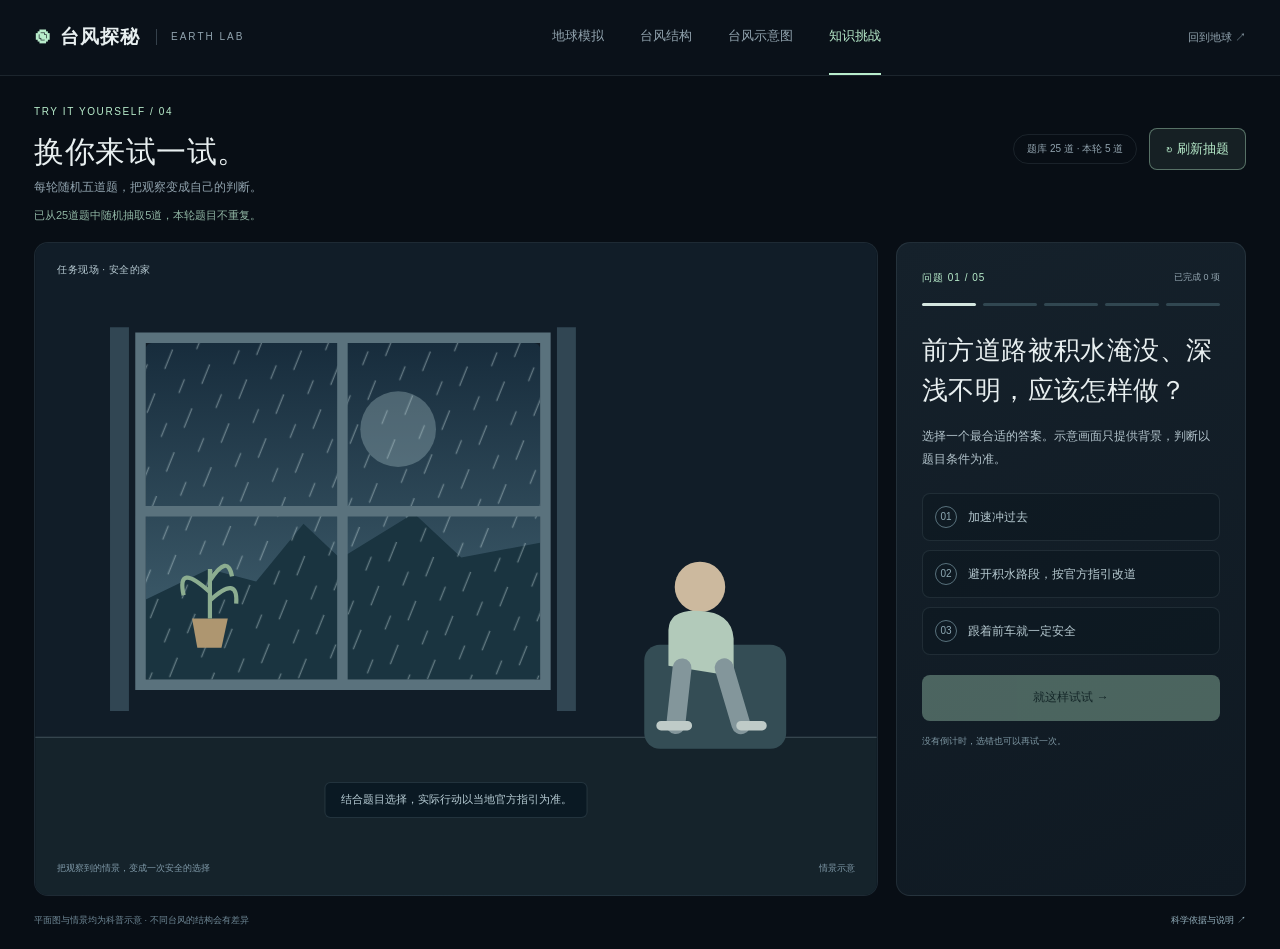
==== commit eb22ba8c: "Add Asian typhoon route diagram and four-section navigation" ====
--- a/knowledge.html
+++ b/knowledge.html
@@ -1,9 +1,9 @@
 <!doctype html>
-<html lang="zh-CN"><head><meta charset="utf-8"><meta name="viewport" content="width=device-width,initial-scale=1"><meta name="theme-color" content="#080e15"><title>台风探秘 · 知识挑战</title><link rel="stylesheet" href="learning.css?v=cab3e544bd08"></head>
+<html lang="zh-CN"><head><meta charset="utf-8"><meta name="viewport" content="width=device-width,initial-scale=1"><meta name="theme-color" content="#080e15"><title>台风探秘 · 知识挑战</title><link rel="stylesheet" href="learning.css?v=efa5b2584ac2"></head>
 <body>
-<header><a class="brand" href="index.html"><span class="brand-mark">◉</span> 台风探秘 <small>EARTH LAB</small></a><nav aria-label="主导航"><a href="index.html">地球模拟</a><a href="structure.html">台风结构</a><a href="#quiz" id="navQuiz">知识挑战</a></nav><a class="back-earth" href="index.html">回到地球 ↗</a></header>
+<header><a class="brand" href="index.html"><span class="brand-mark">◉</span> 台风探秘 <small>EARTH LAB</small></a><nav aria-label="主导航"><a href="index.html">地球模拟</a><a href="structure.html">台风结构</a><a href="diagram.html">台风示意图</a><a href="#quiz" id="navQuiz">知识挑战</a></nav><a class="back-earth" href="index.html">回到地球 ↗</a></header>
 <main>
-<div class="page-heading"><div><span class="eyebrow" id="pageKicker">INSIDE THE STORM / 02</span><h1 id="pageTitle">换你来试一试。</h1><p id="pageSubtitle">每轮随机五道题，把观察变成自己的判断。</p></div><div class="quiz-actions"><span class="page-tag" id="pageTag">题库 25 道 · 本轮 5 道</span><button id="refreshQuestions" class="refresh-questions" title="重新随机抽取5道题并清空本轮进度">↻ 刷新抽题</button></div></div>
+<div class="page-heading"><div><span class="eyebrow" id="pageKicker">TRY IT YOURSELF / 04</span><h1 id="pageTitle">换你来试一试。</h1><p id="pageSubtitle">每轮随机五道题，把观察变成自己的判断。</p></div><div class="quiz-actions"><span class="page-tag" id="pageTag">题库 25 道 · 本轮 5 道</span><button id="refreshQuestions" class="refresh-questions" title="重新随机抽取5道题并清空本轮进度">↻ 刷新抽题</button></div></div>
 <p id="drawStatus" class="draw-status" role="status" aria-live="polite">已从25道题中随机抽取5道，本轮题目不重复。</p><div class="learning-layout">
 <section class="visual-stage" aria-label="台风交互场景">
 <div id="stormFallback" hidden><svg viewBox="0 0 800 650" role="img" aria-label="台风结构俯视示意"><defs><radialGradient id="cloudShade"><stop stop-color="#eef4f3"/><stop offset="1" stop-color="#91aeb8" stop-opacity="0"/></radialGradient></defs><rect width="800" height="650" fill="#0b2538"/><g fill="none" stroke="url(#cloudShade)" stroke-width="55" opacity=".9"><path d="M400 320 C490 210 640 350 510 440 C340 560 150 340 280 170 C410 10 730 160 690 390"/><path d="M400 320 C300 400 190 230 330 170 C510 80 670 320 520 480 C390 630 90 470 110 270"/></g><ellipse cx="400" cy="320" rx="70" ry="62" fill="#dbe8e7"/><ellipse cx="400" cy="320" rx="28" ry="25" fill="#0c293b"/></svg><p>风眼位于中心；眼墙环绕风眼；螺旋雨带向外延伸。</p></div>
@@ -25,5 +25,5 @@
 <p id="answerExplanation" class="answer-explanation"></p>
 <button id="answerContinue" class="answer-continue">下一题 →</button>
 </dialog>
-<script src="assets/land.js"></script><script src="simulation.js?v=f505d6bfb1bf"></script><script src="learning-model.js?v=f6a050926aba"></script><script src="learning.js?v=b4814d9742a9"></script>
+<script src="assets/land.js"></script><script src="simulation.js?v=f505d6bfb1bf"></script><script src="learning-model.js?v=f6a050926aba"></script><script src="learning.js?v=2f255b19efda"></script>
 </body></html>
--- a/learning.css
+++ b/learning.css
@@ -28,3 +28,6 @@
 .quiz-actions{display:flex;align-items:center;gap:12px;flex-wrap:wrap}.refresh-questions{border:1px solid #b8eccb66;background:#b8eccb15;color:var(--mint);border-radius:8px;padding:10px 16px;font:inherit;cursor:pointer;white-space:nowrap}.refresh-questions:hover{background:#b8eccb28}.draw-status{font-size:11px;color:#91b7a5;margin:-12px 0 17px;min-height:16px}@media(max-width:740px){.page-heading{align-items:flex-start;gap:10px}.refresh-questions{font-size:11px;padding:9px 10px}.draw-status{font-size:10px;margin-top:0}}
 
 .flow-legend{position:absolute;top:61px;left:22px;right:22px;z-index:3;display:flex;flex-wrap:wrap;gap:7px 16px;font-size:10px;pointer-events:none}.flow-legend span{display:inline-flex;align-items:center;gap:6px;background:#0b2030b3;border-radius:4px;padding:3px 6px}.flow-legend span:before{content:'';width:15px;height:3px;background:currentColor}.flow-inflow{color:#f08b76}.flow-rise{color:#f0ce83}.flow-outflow{color:#75c9f1}.flow-sink{color:#c5a0ec}#sceneToolbar{bottom:49px}.anatomy-page .scene-bottomline{line-height:1.5}.anatomy-page .scene-bottomline>span:first-child{max-width:65%}@media(max-width:740px){.flow-legend{top:56px;left:13px;right:13px;gap:5px;font-size:9px}.flow-legend span{padding:2px 4px}.anatomy-page .scene-toolbar button{padding:9px 8px}.anatomy-page .scene-toolbar{bottom:49px}}
+
+/* Four permanent sections share the same mobile navigation. */
+@media(max-width:520px){header{height:96px;padding:9px 16px 0;flex-wrap:wrap}.brand{height:35px}.brand small,.back-earth{display:none}header nav{width:100%;height:42px;justify-content:space-between;gap:10px;font-size:11px}}
